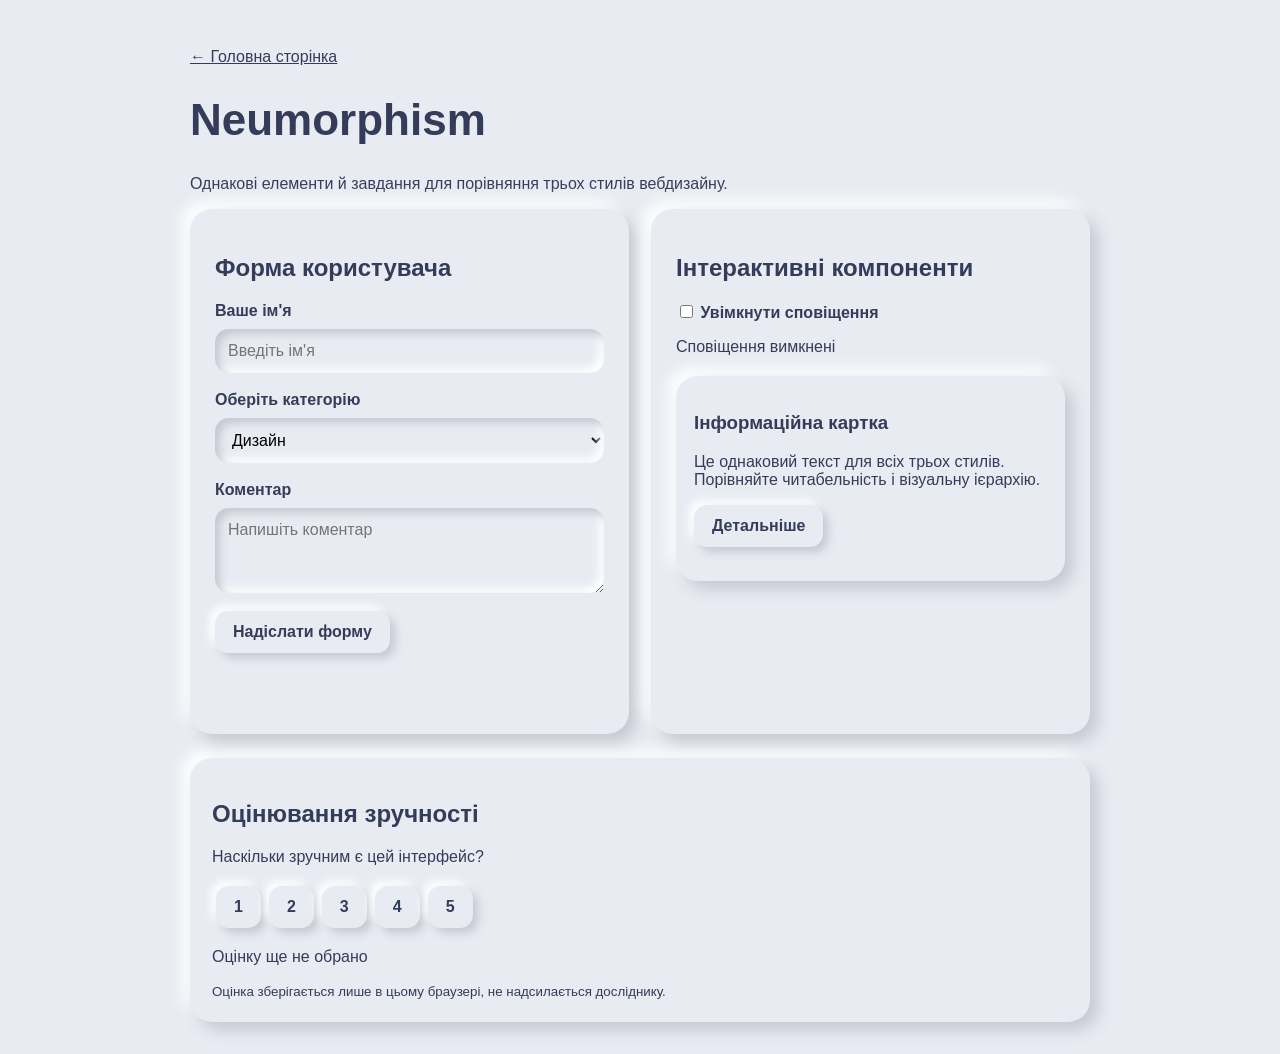
==== neumorphism.html @ 7c919b36 "Added three design pages" ====
<!doctype html><html lang="uk"><head><meta charset="utf-8"><meta name="viewport" content="width=device-width,initial-scale=1"><title>Neumorphism — демонстрація</title><style>
*{box-sizing:border-box}body{margin:0;font-family:Arial,sans-serif;min-height:100vh;padding:32px 18px;background:#e8ebf2;color:#343c59}main{max-width:900px;margin:auto}a{color:inherit}h1{font-size:clamp(28px,5vw,44px)}.layout{display:grid;grid-template-columns:1fr 1fr;gap:22px}.panel{padding:25px;background:#e8ebf2;border-radius:22px;box-shadow:8px 8px 16px #c5c8d0,-8px -8px 16px #fff}input:not([type=checkbox]),select,textarea{display:block;width:100%;padding:13px;margin:9px 0 18px;font:inherit;border:0;border-radius:14px;background:#e8ebf2;box-shadow:inset 5px 5px 9px #c5c8d0,inset -5px -5px 9px #fff}textarea{min-height:85px}label{font-weight:600}button{padding:12px 18px;cursor:pointer;font:inherit;font-weight:bold;border:0;border-radius:13px;color:#343c59;background:#e8ebf2;box-shadow:5px 5px 10px #c5c8d0,-5px -5px 10px #fff}.notice{min-height:24px}.sample{margin-top:20px;padding:18px;background:#e8ebf2;border-radius:22px;box-shadow:8px 8px 16px #c5c8d0,-8px -8px 16px #fff}.rating{margin-top:24px;padding:22px;background:#e8ebf2;border-radius:22px;box-shadow:8px 8px 16px #c5c8d0,-8px -8px 16px #fff}.rating button{margin:4px}.rating button[aria-pressed=true]{outline:3px solid currentColor;outline-offset:3px}button:focus-visible,input:focus-visible,select:focus-visible,textarea:focus-visible{outline:3px solid #ff5e83;outline-offset:3px}@media(max-width:650px){.layout{grid-template-columns:1fr}}
</style></head><body><main><p><a href="index.html">← Головна сторінка</a></p><h1>Neumorphism</h1><p>Однакові елементи й завдання для порівняння трьох стилів вебдизайну.</p><div class="layout"><section class="panel"><h2>Форма користувача</h2><form id="form"><label for="name">Ваше ім'я</label><input id="name" required placeholder="Введіть ім'я"><label for="category">Оберіть категорію</label><select id="category"><option>Дизайн</option><option>Технології</option><option>Освіта</option></select><label for="comment">Коментар</label><textarea id="comment" placeholder="Напишіть коментар"></textarea><button>Надіслати форму</button></form><p class="notice" id="status" aria-live="polite"></p></section><section class="panel"><h2>Інтерактивні компоненти</h2><label><input id="toggle" type="checkbox"> Увімкнути сповіщення</label><p id="toggle-status" aria-live="polite">Сповіщення вимкнені</p><div class="sample"><h3>Інформаційна картка</h3><p>Це однаковий текст для всіх трьох стилів. Порівняйте читабельність і візуальну ієрархію.</p><button type="button" id="details">Детальніше</button><p id="details-status" aria-live="polite"></p></div></section></div><section class="rating"><h2>Оцінювання зручності</h2><p>Наскільки зручним є цей інтерфейс?</p><div id="scores"><button type="button" data-score="1" aria-pressed="false">1</button><button type="button" data-score="2" aria-pressed="false">2</button><button type="button" data-score="3" aria-pressed="false">3</button><button type="button" data-score="4" aria-pressed="false">4</button><button type="button" data-score="5" aria-pressed="false">5</button></div><p id="rating-status" aria-live="polite">Оцінку ще не обрано</p><small>Оцінка зберігається лише в цьому браузері, не надсилається досліднику.</small></section></main><script>
document.getElementById('form').addEventListener('submit',e=>{e.preventDefault();document.getElementById('status').textContent='Форму перевірено! '+document.getElementById('name').value;});document.getElementById('toggle').addEventListener('change',e=>{document.getElementById('toggle-status').textContent=e.target.checked?'Сповіщення увімкнені':'Сповіщення вимкнені';});document.getElementById('details').addEventListener('click',()=>{document.getElementById('details-status').textContent='Кнопка працює!';});const key='webdesign-rating-neumorphism';let selected=0;try{selected=Number(localStorage.getItem(key))||0}catch(e){}function refresh(){document.querySelectorAll('#scores button').forEach(b=>b.setAttribute('aria-pressed',String(Number(b.dataset.score)===selected)));document.getElementById('rating-status').textContent=selected?'Ваша оцінка: '+selected+' із 5':'Оцінку ще не обрано';}document.querySelectorAll('#scores button').forEach(b=>b.addEventListener('click',()=>{selected=Number(b.dataset.score);try{localStorage.setItem(key,String(selected))}catch(e){}refresh();}));refresh();
</script></body></html>
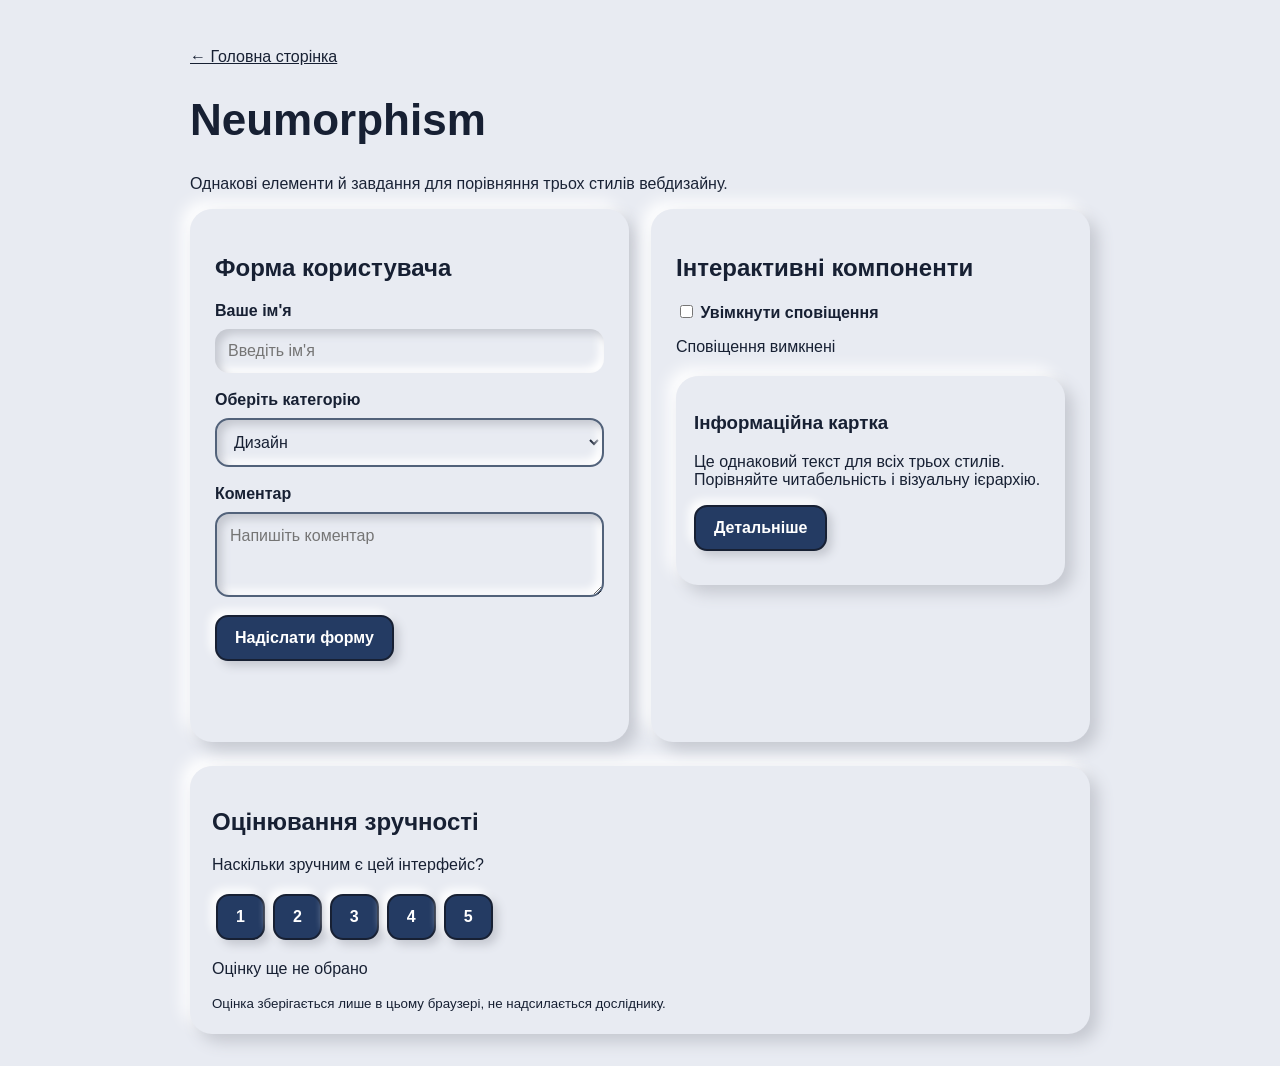
==== commit 5e8d4470: "Improved neumorphism accessibility" ====
--- a/neumorphism.html
+++ b/neumorphism.html
@@ -2,4 +2,30 @@
 *{box-sizing:border-box}body{margin:0;font-family:Arial,sans-serif;min-height:100vh;padding:32px 18px;background:#e8ebf2;color:#343c59}main{max-width:900px;margin:auto}a{color:inherit}h1{font-size:clamp(28px,5vw,44px)}.layout{display:grid;grid-template-columns:1fr 1fr;gap:22px}.panel{padding:25px;background:#e8ebf2;border-radius:22px;box-shadow:8px 8px 16px #c5c8d0,-8px -8px 16px #fff}input:not([type=checkbox]),select,textarea{display:block;width:100%;padding:13px;margin:9px 0 18px;font:inherit;border:0;border-radius:14px;background:#e8ebf2;box-shadow:inset 5px 5px 9px #c5c8d0,inset -5px -5px 9px #fff}textarea{min-height:85px}label{font-weight:600}button{padding:12px 18px;cursor:pointer;font:inherit;font-weight:bold;border:0;border-radius:13px;color:#343c59;background:#e8ebf2;box-shadow:5px 5px 10px #c5c8d0,-5px -5px 10px #fff}.notice{min-height:24px}.sample{margin-top:20px;padding:18px;background:#e8ebf2;border-radius:22px;box-shadow:8px 8px 16px #c5c8d0,-8px -8px 16px #fff}.rating{margin-top:24px;padding:22px;background:#e8ebf2;border-radius:22px;box-shadow:8px 8px 16px #c5c8d0,-8px -8px 16px #fff}.rating button{margin:4px}.rating button[aria-pressed=true]{outline:3px solid currentColor;outline-offset:3px}button:focus-visible,input:focus-visible,select:focus-visible,textarea:focus-visible{outline:3px solid #ff5e83;outline-offset:3px}@media(max-width:650px){.layout{grid-template-columns:1fr}}
 </style></head><body><main><p><a href="index.html">← Головна сторінка</a></p><h1>Neumorphism</h1><p>Однакові елементи й завдання для порівняння трьох стилів вебдизайну.</p><div class="layout"><section class="panel"><h2>Форма користувача</h2><form id="form"><label for="name">Ваше ім'я</label><input id="name" required placeholder="Введіть ім'я"><label for="category">Оберіть категорію</label><select id="category"><option>Дизайн</option><option>Технології</option><option>Освіта</option></select><label for="comment">Коментар</label><textarea id="comment" placeholder="Напишіть коментар"></textarea><button>Надіслати форму</button></form><p class="notice" id="status" aria-live="polite"></p></section><section class="panel"><h2>Інтерактивні компоненти</h2><label><input id="toggle" type="checkbox"> Увімкнути сповіщення</label><p id="toggle-status" aria-live="polite">Сповіщення вимкнені</p><div class="sample"><h3>Інформаційна картка</h3><p>Це однаковий текст для всіх трьох стилів. Порівняйте читабельність і візуальну ієрархію.</p><button type="button" id="details">Детальніше</button><p id="details-status" aria-live="polite"></p></div></section></div><section class="rating"><h2>Оцінювання зручності</h2><p>Наскільки зручним є цей інтерфейс?</p><div id="scores"><button type="button" data-score="1" aria-pressed="false">1</button><button type="button" data-score="2" aria-pressed="false">2</button><button type="button" data-score="3" aria-pressed="false">3</button><button type="button" data-score="4" aria-pressed="false">4</button><button type="button" data-score="5" aria-pressed="false">5</button></div><p id="rating-status" aria-live="polite">Оцінку ще не обрано</p><small>Оцінка зберігається лише в цьому браузері, не надсилається досліднику.</small></section></main><script>
 document.getElementById('form').addEventListener('submit',e=>{e.preventDefault();document.getElementById('status').textContent='Форму перевірено! '+document.getElementById('name').value;});document.getElementById('toggle').addEventListener('change',e=>{document.getElementById('toggle-status').textContent=e.target.checked?'Сповіщення увімкнені':'Сповіщення вимкнені';});document.getElementById('details').addEventListener('click',()=>{document.getElementById('details-status').textContent='Кнопка працює!';});const key='webdesign-rating-neumorphism';let selected=0;try{selected=Number(localStorage.getItem(key))||0}catch(e){}function refresh(){document.querySelectorAll('#scores button').forEach(b=>b.setAttribute('aria-pressed',String(Number(b.dataset.score)===selected)));document.getElementById('rating-status').textContent=selected?'Ваша оцінка: '+selected+' із 5':'Оцінку ще не обрано';}document.querySelectorAll('#scores button').forEach(b=>b.addEventListener('click',()=>{selected=Number(b.dataset.score);try{localStorage.setItem(key,String(selected))}catch(e){}refresh();}));refresh();
-</script></body></html>+</script></body></html>
+<style>
+/* Покращення доступності */
+body {
+  color: #172033;
+}
+
+input, select, textarea {
+  color: #172033;
+  border: 2px solid #52627a;
+}
+
+button {
+  color: #ffffff;
+  background-color: #243b63;
+  border: 2px solid #172033;
+  cursor: pointer;
+}
+
+button:focus-visible,
+input:focus-visible,
+select:focus-visible,
+textarea:focus-visible {
+  outline: 3px solid #ff9900;
+  outline-offset: 3px;
+}
+</style>
